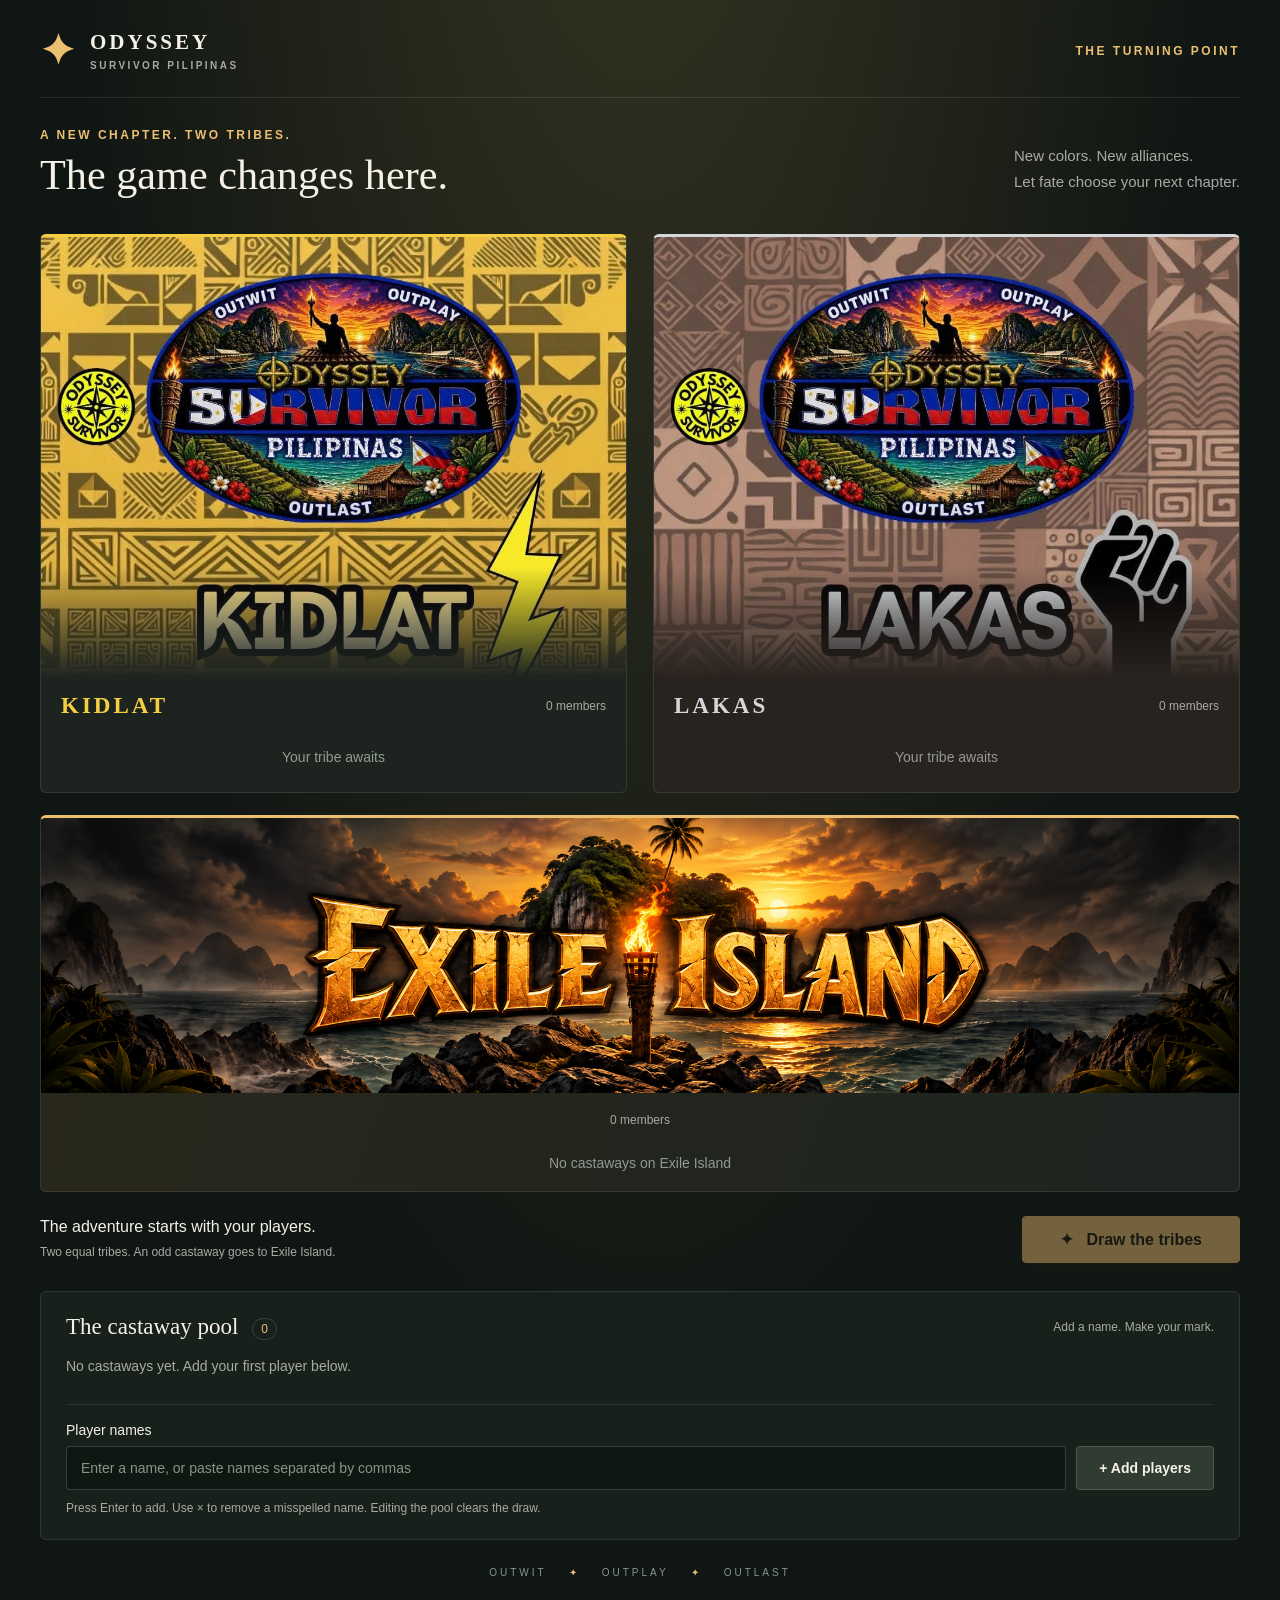
==== turning-point.html @ 59f9a9ff "Publish Kidlat and Lakas turning-point tribe allocator" ====
<!doctype html>
<html lang="en"><head><meta charset="utf-8"><meta name="viewport" content="width=device-width,initial-scale=1"><title>Odyssey • Turning Point Tribe Draw</title><meta name="description" content="Gather your castaways and randomly draw two balanced Survivor tribes."><link rel="icon" href="data:image/svg+xml,%3Csvg xmlns='http://www.w3.org/2000/svg' viewBox='0 0 32 32'%3E%3Cpath fill='%23eabd66' d='m16 0 4 12 12 4-12 4-4 12-4-12L0 16l12-4z'/%3E%3C/svg%3E"><style>:root{color-scheme:dark;--gold:#ebbf70;--muted:#a9aaa3;--line:#ffffff18}*{box-sizing:border-box}body{margin:0;background:radial-gradient(ellipse at 50% -35%,#3a3823 0,transparent 65%),#101613;color:#f5f1e6;font-family:Segoe UI,Arial,sans-serif}main{max-width:1280px;margin:auto;padding:26px 40px}header{display:flex;align-items:center;justify-content:space-between;border-bottom:1px solid var(--line);padding-bottom:22px}.brand{display:flex;align-items:center;gap:12px;font-family:Georgia,serif;font-weight:bold;letter-spacing:3px;font-size:21px}.brand span:not(.compass){display:block;font-family:Segoe UI,sans-serif;font-size:10px;letter-spacing:2.5px;margin-top:5px;color:var(--muted)}.compass{font-size:42px;color:var(--gold)}.edition,.eyebrow{font-size:12px;letter-spacing:2.5px;color:var(--gold);font-weight:600}.intro{display:flex;align-items:center;justify-content:space-between;padding:30px 0 25px}.intro h1{font:normal clamp(28px,3.3vw,44px)/1.15 Georgia,serif;margin:9px 0}.intro>p{color:var(--muted);font-size:15px;line-height:1.7}.eyebrow{margin:0}.tribes{display:grid;grid-template-columns:repeat(3,minmax(0,1fr));gap:22px}.tribe{--accent:#f47754;background:#1d2420;border:1px solid var(--line);border-top:3px solid var(--accent);border-radius:6px;overflow:hidden;transition:box-shadow .3s}.dangal{--accent:#82ca78}.hiwaga{--accent:#ba93ee}.art{height:255px;overflow:hidden;position:relative}.art img{display:block;width:100%;height:auto}.art:after{content:"";position:absolute;inset:0;background:linear-gradient(transparent 70%,#1d2420)}.tribe-title{display:flex;justify-content:space-between;align-items:center;padding:16px 20px 4px;gap:8px}.tribe h2{font-family:Georgia,serif;letter-spacing:3px;font-size:23px;margin:0;color:var(--accent)}.count{font-size:12px;color:var(--muted);white-space:nowrap}.tribe ol{list-style:none;margin:0;padding:10px 20px;counter-reset:member}.tribe li{counter-increment:member;padding:10px 0;border-bottom:1px solid var(--line);font-size:16px;overflow-wrap:anywhere;animation:reveal .5s ease-out}.tribe li:before{content:counter(member,decimal-leading-zero);font-size:11px;color:var(--accent);margin-right:12px}.empty{text-align:center;color:#929a92;font-size:14px;margin:6px 0 27px}.tribe ol:not(:empty)+.empty{display:none}.draw-bar{display:flex;align-items:center;justify-content:space-between;gap:20px;padding:24px 0 28px}.draw-bar p{margin:0 0 6px;font-size:16px}.draw-bar small,form small{color:var(--muted);font-size:12px;line-height:1.5}button{font:600 14px Segoe UI,sans-serif;cursor:pointer;border:1px solid #ffffff25;border-radius:4px;padding:13px 22px;color:#f5f1e6;background:#303b32;transition:filter .2s,transform .2s}button:hover:not(:disabled){filter:brightness(1.16);transform:translateY(-1px)}button:disabled{opacity:.45;cursor:not-allowed}.gold{background:var(--gold);color:#211b0f;border-color:var(--gold);font-size:16px;min-width:218px;box-shadow:0 5px 24px #eabd6610}.gold span{margin-right:9px}.pool{border:1px solid var(--line);background:#18201b;border-radius:6px;padding:22px 25px}.pool-heading{display:flex;justify-content:space-between;align-items:center;gap:12px}.pool h2{font:normal 23px Georgia,serif;margin:0}.pool h2 span{display:inline-block;vertical-align:middle;font:12px Segoe UI,sans-serif;padding:3px 8px;border:1px solid #ffffff25;border-radius:20px;margin-left:8px;color:var(--gold)}.pool-heading>span{font-size:12px;color:var(--muted)}#players{display:flex;flex-wrap:wrap;gap:8px;padding:18px 0;min-height:64px}.pool-empty{font-size:14px;color:var(--muted);margin:0}.chip{display:inline-flex;align-items:center;gap:12px;background:#273329;border:1px solid #ffffff15;border-radius:4px;padding:5px 7px 5px 12px;max-width:100%;overflow-wrap:anywhere;font-size:14px}.chip button{border:none;background:transparent;padding:2px 6px;font-size:20px;color:#b8c0b9}form{border-top:1px solid var(--line);padding-top:17px}label{display:block;font-size:14px;margin-bottom:8px}.entry-row{display:flex;gap:10px;margin-bottom:8px}input{flex:1;min-width:0;background:#0f1712;border:1px solid #ffffff28;border-radius:4px;font:16px Segoe UI,sans-serif;color:white;padding:12px 14px}input::placeholder{color:#88948b;font-size:14px}:focus-visible{outline:2px solid var(--gold);outline-offset:3px}footer{display:flex;justify-content:center;gap:22px;padding:27px 0 4px;font-size:10px;letter-spacing:3px;color:#8a958c}footer span{color:var(--gold)}.active-tribe{box-shadow:0 0 32px color-mix(in srgb,var(--accent) 40%,transparent)}#sparks{position:fixed;inset:0;pointer-events:none;overflow:hidden}.spark{position:absolute;top:-20px;width:6px;height:12px;animation:fall 1.9s ease-in forwards}@keyframes reveal{from{opacity:0;transform:translateY(-12px)}to{opacity:1;transform:translateY(0)}}@keyframes fall{to{transform:translateY(105vh) rotate(650deg);opacity:0}}@media(min-width:1100px){.art{height:280px}}@media(max-width:750px){main{padding:20px}.tribes{gap:10px}.art{height:180px}.tribe-title{padding:12px 10px 4px;display:block}.tribe h2{font-size:19px}.count{display:block;margin-top:5px}.tribe ol{padding:10px}.intro>p,.edition{display:none}.draw-bar{align-items:stretch;flex-direction:column}.pool-heading>span{display:none}.pool{padding:18px}.entry-row{flex-direction:column}}@media(max-width:480px){.tribes{grid-template-columns:1fr}.art{height:250px}.art img{margin-top:-5%}.tribe-title{display:flex}.tribe ol:empty{padding:3px}.empty{margin:8px 0 18px}.intro{padding:25px 0}.brand{font-size:18px}}@media(prefers-reduced-motion:reduce){*,*:before,*:after{animation:none!important;transition:none!important}}
.exile{--accent:var(--gold);margin-top:22px;background:linear-gradient(110deg,#29271b,#1d2420)}.exile .tribe-title{padding-top:18px}.exile .empty{text-align:left;margin:4px 20px 20px}.exile ol:not(:empty){padding-bottom:20px}
.exile{text-align:center}.exile-art{display:block;width:100%;height:clamp(130px,23vw,275px);object-fit:cover;object-position:center}.exile .tribe-title{display:flex;flex-direction:column;justify-content:center;gap:8px;padding:20px 20px 4px}.exile .empty{text-align:center}.exile li{text-align:center}.exile .count{margin-top:0}
.drawing{animation:tribePulse 1.1s ease-in-out infinite alternate}.drawing .art img,.drawing .exile-art{filter:saturate(1.35) brightness(1.12)}.drawing .tribe-title,.drawing ol{opacity:.35}@keyframes tribePulse{from{box-shadow:0 0 8px color-mix(in srgb,var(--accent) 10%,transparent)}to{box-shadow:0 0 34px color-mix(in srgb,var(--accent) 65%,transparent)}}

/* Turning point: Kidlat and Lakas */
.tribes{grid-template-columns:repeat(2,minmax(0,1fr));gap:26px}.kidlat{--accent:#f5cf42}.lakas{--accent:#d6d7da}.art{height:clamp(260px,37vw,440px)}.art img{height:100%;object-fit:cover;object-position:center top}.lakas{background:#29231f}.lakas .art:after{background:linear-gradient(transparent 75%,#29231f)}.kidlat .art:after{background:linear-gradient(transparent 75%,#1d2420)}@media(max-width:480px){.tribes{grid-template-columns:1fr}.art{height:310px}.art img{margin-top:0}}
</style></head>
<body><main><header><div class="brand"><span class="compass">✦</span><div>ODYSSEY <span>SURVIVOR PILIPINAS</span></div></div><span class="edition">THE TURNING POINT</span></header>
<section class="intro"><div><p class="eyebrow">A NEW CHAPTER. TWO TRIBES.</p><h1>The game changes here.</h1></div><p>New colors. New alliances.<br>Let fate choose your next chapter.</p></section>
<section class="tribes" aria-label="Tribes">
<article class="tribe kidlat"><div class="art"><img src="[data-uri]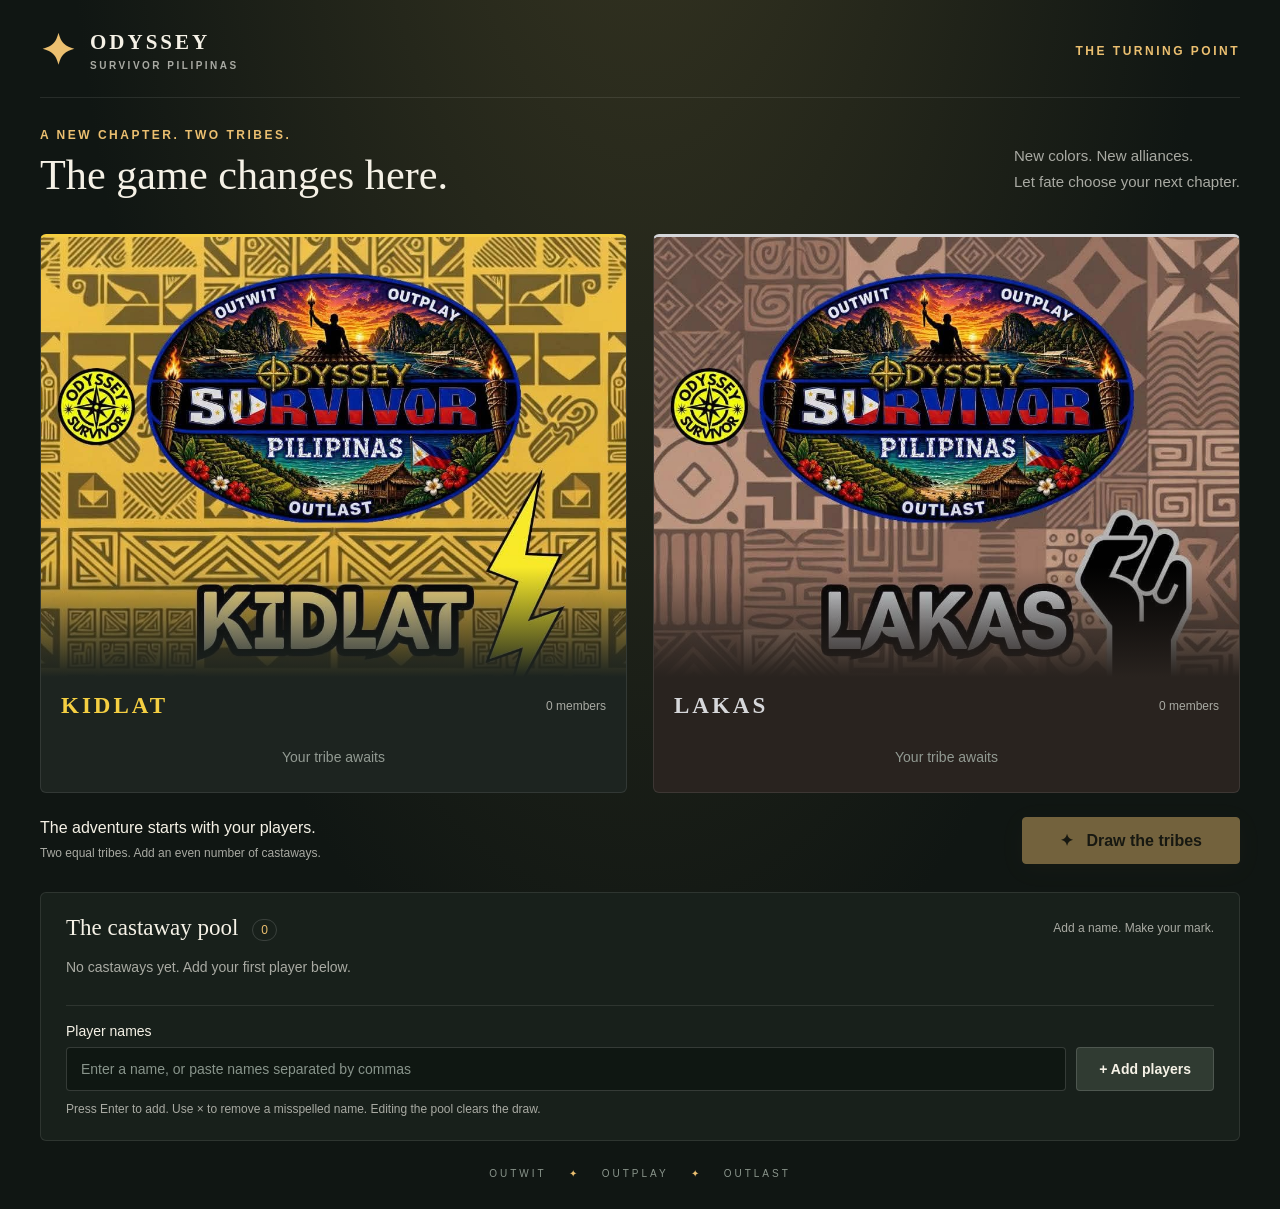
